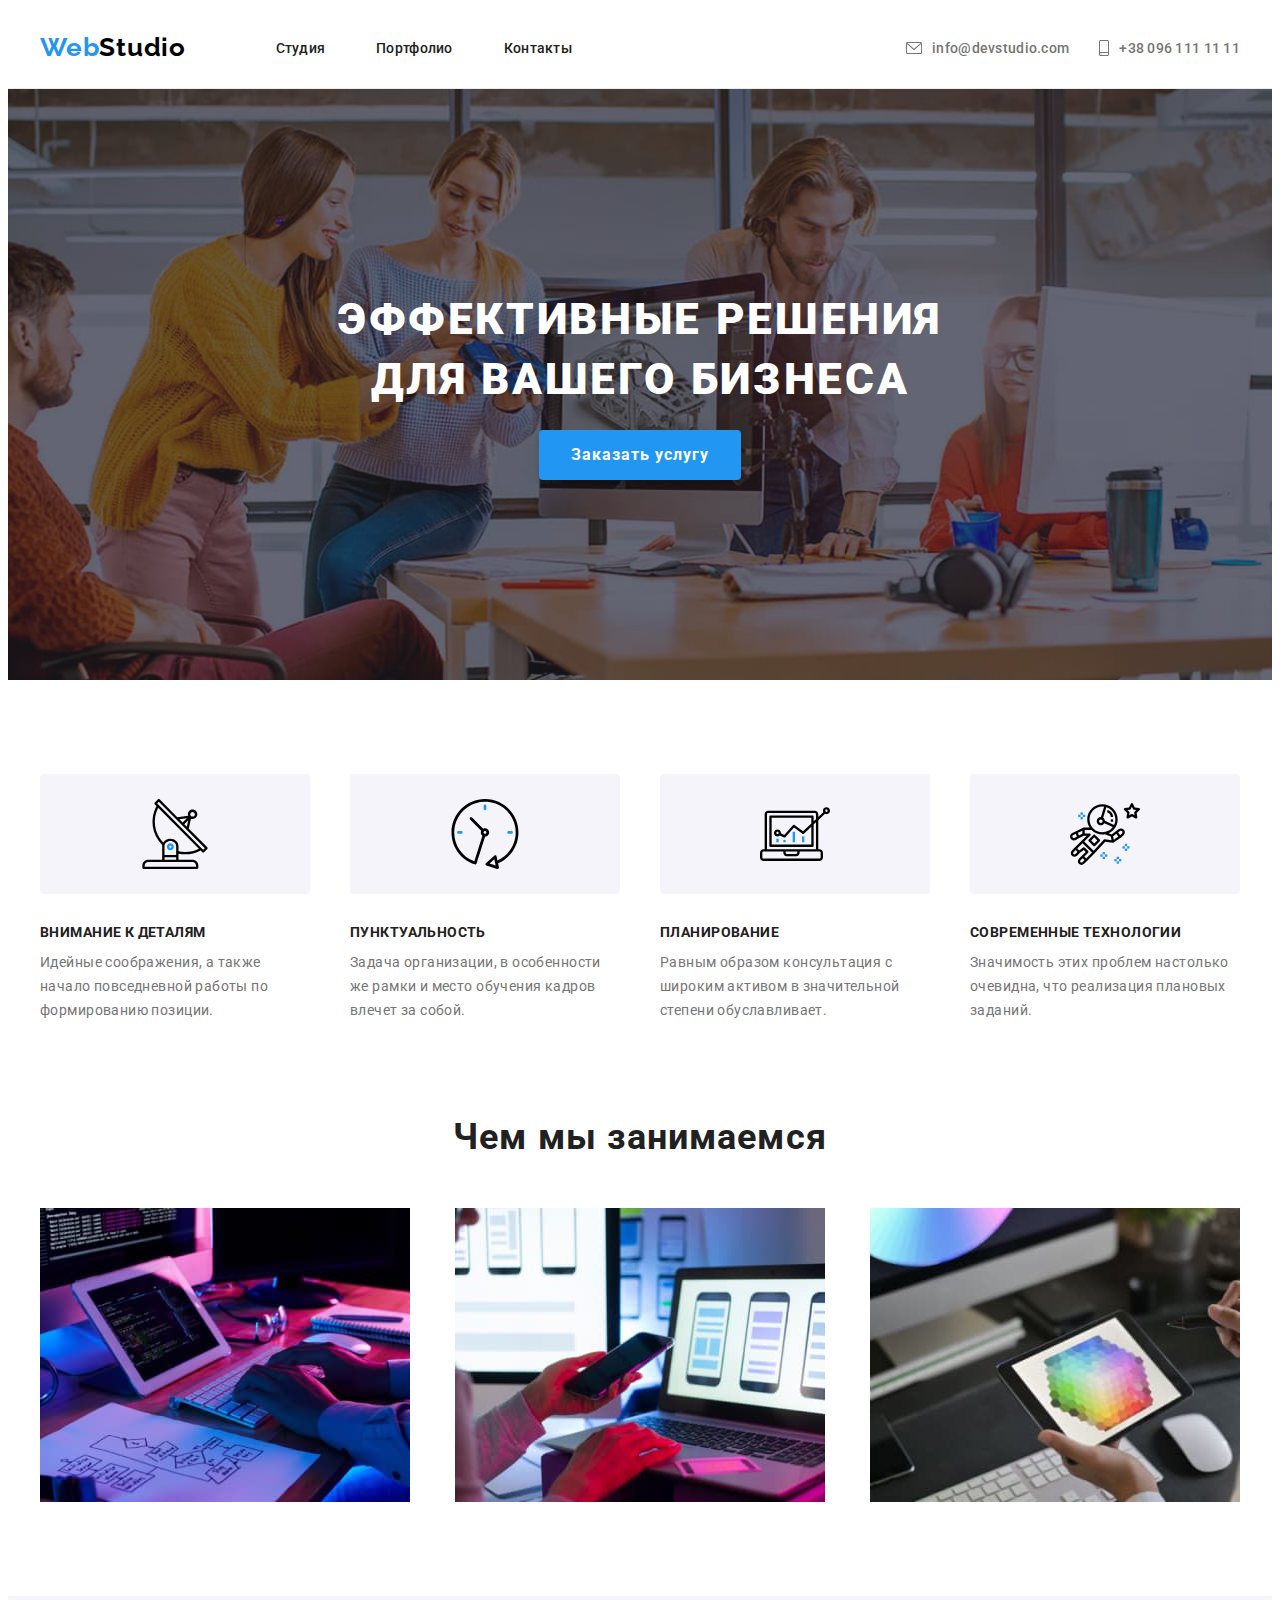
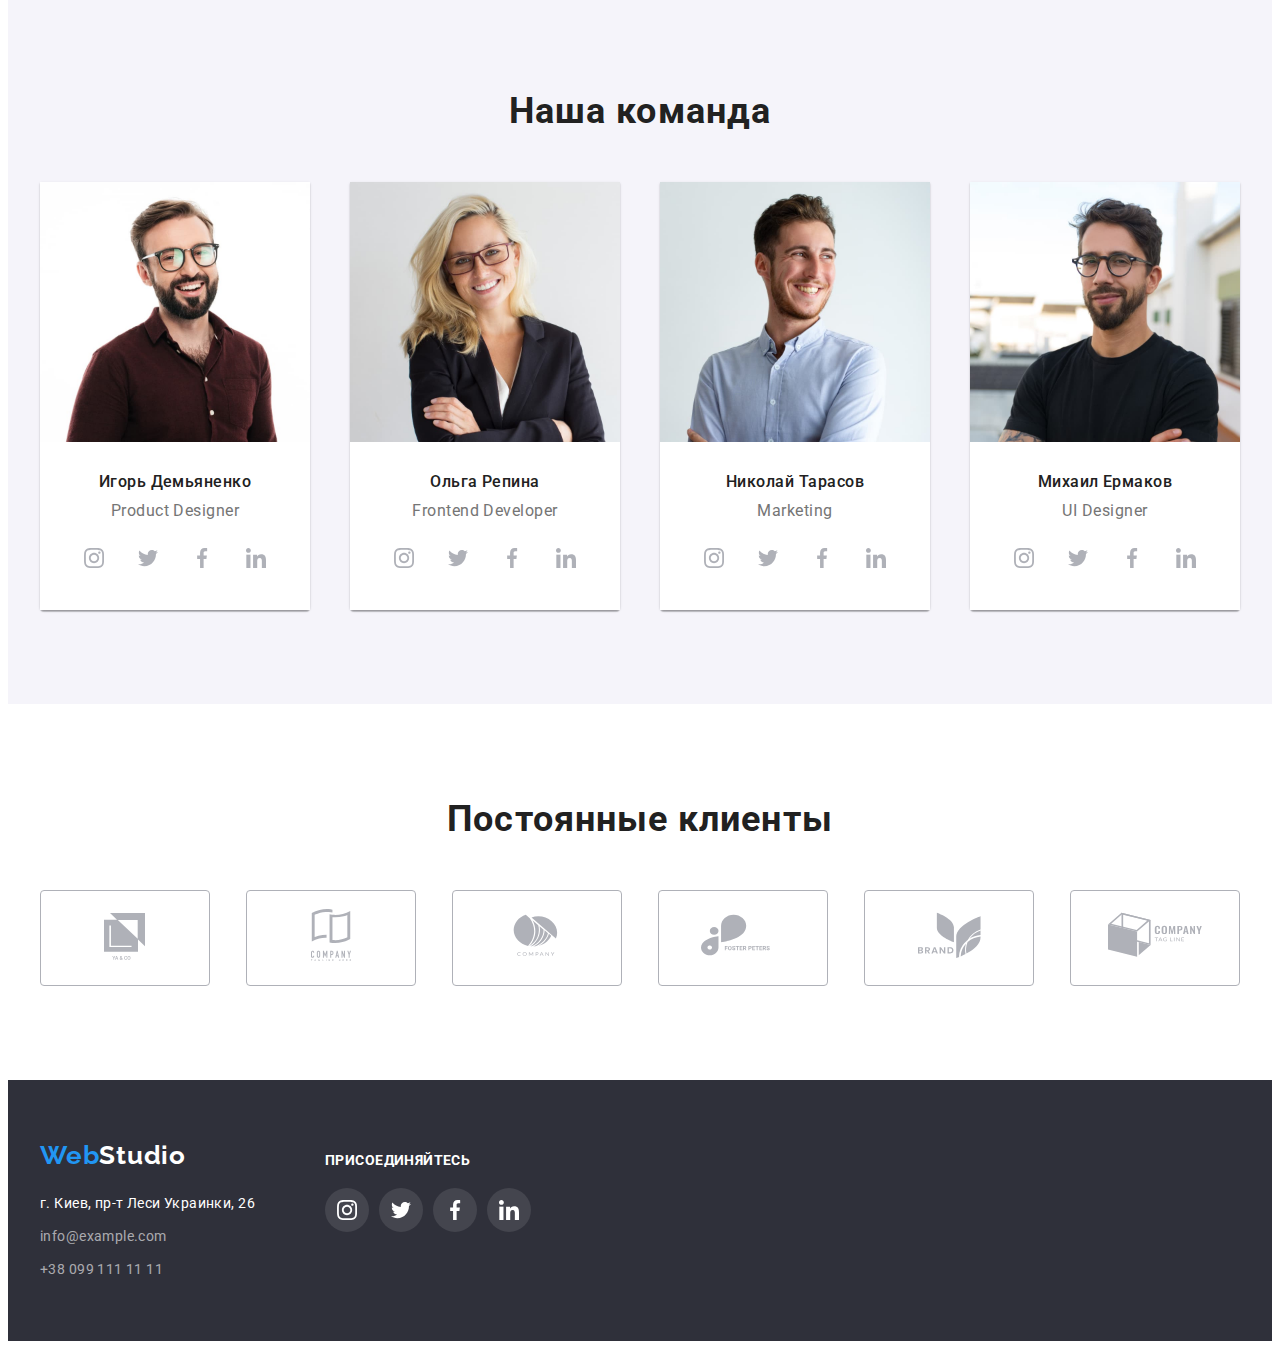
==== index.html @ d5870287 "initial" ====
<!DOCTYPE html>
<html lang="ru">
<head>
    <meta charset="UTF-8">
    <meta http-equiv="X-UA-Compatible" content="IE=edge">
    <meta name="viewport" content="width=device-width, initial-scale=1.0">
    <title>document-studio</title>
    <link rel="stylesheet" href="https://cdnjs.cloudflare.com/ajax/libs/modern-normalize/1.1.0/modern-normalize.min.css"
        integrity="sha512-wpPYUAdjBVSE4KJnH1VR1HeZfpl1ub8YT/NKx4PuQ5NmX2tKuGu6U/JRp5y+Y8XG2tV+wKQpNHVUX03MfMFn9Q=="
        crossorigin="anonymous" referrerpolicy="no-referrer" />
    <link rel="preconnect" href="https://fonts.googleapis.com">
    <link rel="preconnect" href="https://fonts.gstatic.com" crossorigin>
    <link href="https://fonts.googleapis.com/css2?family=Raleway:wght@700&family=Roboto:wght@400;500;700;900&display=swap"
        rel="stylesheet">
    <link rel="stylesheet" href="./css/styles.css">
</head>
<body>
   <header class="header">
       <div class="container header-container">
            <nav class="header-nav">
                <a href="" class="header-logo"><span class="header-logo-first">Web</span><span class="header-logo-second">Studio</span></a>
                <ul class="list header-nav-list">
                    <li class="header-nav-item"><a href="" class="header-link">Студия</a></li>
                    <li class="header-nav-item"><a href="./portfolio.html" class="header-link">Портфолио</a></li>
                    <li class="header-nav-item"><a href="" class="header-link">Контакты</a></li>
                </ul>
            </nav>
            <ul class="list header-contacts-list">
                <li class="header-contacts-item">
                    <a href="mailto:info@devstudio.com" class="header-contacts-link">
                        <svg class="header-contacts-icon" width="16" height="12">
                            <use href="./images/icons.svg#icon-envelope"></use>
                        </svg> 
                    info@devstudio.com</a>
                </li>
                <li class="header-contacts-item">
                    <a href="tel:+380961111111" class="header-contacts-link">
                        <svg class="header-contacts-icon" width="10" height="16">
                            <use href="./images/icons.svg#icon-smartphone"></use>
                        </svg>
                    +38 096 111 11 11</a>
                </li>
            </ul>
        </div>
   </header> 

   <main>
        <section class="hero section">
            <div class="container">
                <h1 class="hero-title">Эффективные решения для вашего бизнеса</h1>
                <button type="button" class="hero-btn">Заказать услугу</button>
            </div>
        </section>
       
       <section class="peculiarities section">
           <div class="container">
                <h2 class="visually-hidden">Особенности</h2>
                <ul class="list peculiarities-list">
                    <li class="peculiarities-item">
                        <div class="peculiarities-decoration">
                            <svg class="peculiarities-decoration-icon" width="70" height="70">
                                <use href="./images/icons.svg#icon-antenna"></use>
                            </svg>
                        </div>
                        <h3 class="peculiarities-title">Внимание к деталям</h3>
                        <p class="peculiarities-text">
                                Идейные соображения, а также начало повседневной работы по формированию позиции.
                        </p>
                    </li>
                    <li class="peculiarities-item">
                        <div class="peculiarities-decoration">
                            <svg class="peculiarities-decoration-icon" width="70" height="70">
                                <use href="./images/icons.svg#icon-clock"></use>
                            </svg>
                        </div>
                        <h3 class="peculiarities-title">Пунктуальность</h3>
                        <p class="peculiarities-text">
                                Задача организации, в особенности же рамки и место обучения кадров влечет за собой.
                        </p>
                    </li>
                    <li class="peculiarities-item">
                        <div class="peculiarities-decoration">
                            <svg class="peculiarities-decoration-icon" width="70" height="70">
                                <use href="./images/icons.svg#icon-diagram"></use>
                            </svg>
                        </div>
                        <h3 class="peculiarities-title">Планирование</h3>
                        <p class="peculiarities-text"> Равным образом консультация с широким активом в значительной степени обуславливает.
                        </p>
                    </li>
                    <li class="peculiarities-item">
                        <div class="peculiarities-decoration">
                            <svg class="peculiarities-decoration-icon" width="70" height="70">
                                <use href="./images/icons.svg#icon-astronaut"></use>
                            </svg>
                        </div>
                        <h3 class="peculiarities-title">Современные технологии</h3>
                        <p class="peculiarities-text">Значимость этих проблем настолько очевидна, что реализация плановых заданий.
                            </p>
                    </li>
                </ul>
            </div>
       </section>

       <section class="activity section">
           <div class="container">
                <h2 class="activity-title">Чем мы занимаемся</h2>
                <ul class="list activity-list">
                    <li>
                        <img src="./images/writing_code.jpg" alt="процесс написания кода" width="370">
                    </li>
                    <li>
                        <img src="./images/creating_a_layout.jpg" alt="процесс создания макета сайта" width="370">
                    </li>
                    <li>
                        <img src="./images/site_design.jpg" alt="процесс оформления сайта" width="370">
                    </li>
                </ul>
            </div>
       </section>

       <section class="team section">
           <div class="container">
                <h2 class="team-title">Наша команда</h2>
                <ul class="list team-list">
                    <li class="team-item">                    
                        <img src="./images/team-member-1.jpg" alt="мужчина в очках и рубашке" width="270">
                        <div class="team-item-description">
                            <h3 class="team-item-title">Игорь Демьяненко</h3>                    
                            <p lang="en" class="team-item-text">Product Designer</p>
                            <ul class="team-socials-list list">
                                <li class="team-socials-item">
                                    <a href="" class="team-socials-link">
                                        <svg class="team-socials-icon" width="20" height="20">
                                            <use href="./images/icons.svg#icon-instagram"></use>
                                        </svg>
                                    </a>
                                </li>
                                <li class="team-socials-item">
                                    <a href="" class="team-socials-link">
                                        <svg class="team-socials-icon" width="20" height="20">
                                            <use href="./images/icons.svg#icon-twitter"></use>
                                        </svg>
                                    </a>
                                </li>
                                <li class="team-socials-item">
                                    <a href="" class="team-socials-link">
                                        <svg class="team-socials-icon" width="20" height="20">
                                            <use href="./images/icons.svg#icon-facebook"></use>
                                        </svg>
                                    </a>
                                </li>
                                <li class="team-socials-item">
                                    <a href="" class="team-socials-link">
                                        <svg class="team-socials-icon" width="20" height="20">
                                            <use href="./images/icons.svg#icon-linkedin"></use>
                                        </svg>
                                    </a>
                                </li>
                            </ul>
                        </div>
                    </li>
                    <li class="team-item">
                        <img src="./images/team-member-2.jpg" alt="женщина в очках и пиджаке" width="270">
                        <div class="team-item-description">
                            <h3 class="team-item-title">Ольга Репина</h3>
                            <p lang="en" class="team-item-text"> Frontend Developer</p>
                            <ul class="team-socials-list list">
                                <li class="team-socials-item">
                                    <a href="" class="team-socials-link">
                                        <svg class="team-socials-icon" width="20" height="20">
                                            <use href="./images/icons.svg#icon-instagram"></use>
                                        </svg>
                                    </a>
                                </li>
                                <li class="team-socials-item">
                                    <a href="" class="team-socials-link">
                                     <svg class="team-socials-icon" width="20" height="20">
                                         <use href="./images/icons.svg#icon-twitter"></use>
                                     </svg>   
                                    </a>
                                </li>
                                <li class="team-socials-item">
                                    <a href="" class="team-socials-link">
                                     <svg class="team-socials-icon" width="20" height="20">
                                         <use href="./images/icons.svg#icon-facebook"></use>
                                     </svg>   
                                    </a>
                                </li>
                                <li class="team-socials-item">
                                    <a href="" class="team-socials-link">
                                      <svg class="team-socials-icon" width="20" height="20">
                                          <use href="./images/icons.svg#icon-linkedin"></use>
                                      </svg>  
                                    </a>
                                </li>
                            </ul>
                        </div>
                    </li>
                    <li class="team-item">                    
                        <img src="./images/team-member-3.jpg" alt="мужчина в рубашке" width="270">
                        <div class="team-item-description">
                            <h3 class="team-item-title">Николай Тарасов</h3>
                            <p lang="en" class="team-item-text"> Marketing</p>
                            <ul class="team-socials-list list">
                                <li class="team-socials-item">
                                    <a href="" class="team-socials-link">
                                        <svg class="team-socials-icon" width="20" height="20">
                                            <use href="./images/icons.svg#icon-instagram"></use>
                                        </svg>
                                    </a>
                                </li>
                                <li class="team-socials-item">
                                    <a href="" class="team-socials-link">
                                        <svg class="team-socials-icon" width="20" height="20">
                                            <use href="./images/icons.svg#icon-twitter"></use>
                                        </svg>
                                    </a>
                                </li>
                                <li class="team-socials-item">
                                    <a href="" class="team-socials-link">
                                        <svg class="team-socials-icon" width="20" height="20">
                                            <use href="./images/icons.svg#icon-facebook"></use>
                                        </svg>
                                    </a>
                                </li>
                                <li class="team-socials-item">
                                    <a href="" class="team-socials-link">
                                        <svg class="team-socials-icon" width="20" height="20">
                                            <use href="./images/icons.svg#icon-linkedin"></use>
                                        </svg>
                                    </a>
                                </li>
                            </ul>
                        </div>
                    </li>
                    <li class="team-item">                    
                        <img src="./images/team-member-4.jpg" alt="мужчина в очках и футболке" width="270">
                        <div class="team-item-description">
                            <h3 class="team-item-title">Михаил Ермаков</h3>
                            <p lang="en" class="team-item-text"> UI Designer</p>
                            <ul class="team-socials-list list">
                                <li class="team-socials-item">
                                    <a href="" class="team-socials-link">
                                        <svg class="team-socials-icon" width="20" height="20">
                                            <use href="./images/icons.svg#icon-instagram"></use>
                                        </svg>
                                    </a>
                                </li>
                                <li class="team-socials-item">
                                    <a href="" class="team-socials-link">
                                        <svg class="team-socials-icon" width="20" height="20">
                                            <use href="./images/icons.svg#icon-twitter"></use>
                                        </svg>
                                    </a>
                                </li>
                                <li class="team-socials-item">
                                    <a href="" class="team-socials-link">
                                        <svg class="team-socials-icon" width="20" height="20">
                                            <use href="./images/icons.svg#icon-facebook"></use>
                                        </svg>
                                    </a>
                                </li>
                                <li class="team-socials-item">
                                    <a href="" class="team-socials-link">
                                        <svg class="team-socials-icon" width="20" height="20">
                                            <use href="./images/icons.svg#icon-linkedin"></use>
                                        </svg>
                                    </a>
                                </li>
                            </ul>
                        </div>
                    </li>
                </ul>
            </div>
       </section>
       
       <section class="clients section">
            <div class="container clients-container">
                <h2 class="clients-title">Постоянные клиенты</h2>
                <ul class="clients-list list">
                    <li class="clients-item">
                        <a href="" class="clients-item-link">
                            <svg class="clients-item-icon"  width="106" height="60">
                                <use href="./images/icons.svg#icon-company-1"></use>
                            </svg>
                        </a>
                    </li>
                    <li class="clients-item">
                        <a href="" class="clients-item-link">
                            <svg class="clients-item-icon" width="106" height="60">
                                <use href="./images/icons.svg#icon-company-2"></use>
                            </svg>
                        </a>
                    </li>
                    <li class="clients-item">
                        <a href="" class="clients-item-link">
                            <svg class="clients-item-icon" width="106" height="60">
                                <use href="./images/icons.svg#icon-company-3"></use>
                            </svg>
                        </a>
                    </li>
                    <li class="clients-item">
                        <a href="" class="clients-item-link">
                            <svg class="clients-item-icon" width="106" height="60">
                                <use href="./images/icons.svg#icon-company-4"></use>
                            </svg>
                        </a>
                    </li>
                    <li class="clients-item">
                        <a href="" class="clients-item-link">
                            <svg class="clients-item-icon" width="106" height="60">
                                <use href="./images/icons.svg#icon-company-5"></use>
                            </svg>
                        </a>
                    </li>
                    <li class="clients-item">
                        <a href="" class="clients-item-link">
                            <svg class="clients-item-icon" width="106" height="60">
                                <use href="./images/icons.svg#icon-company-6"></use>
                            </svg>
                        </a>
                    </li>
                </ul>
            </div>
       </section>
   </main>

   <footer class="footer">
       <div class="container footer-container">
           <div class="footer-logo-address">
                <a href="" class="footer-logo"><span class="footer-logo-first">Web</span><span class="footer-logo-second">Studio</span></a>
                <address class="footer-address">
                    <ul class="list">
                        <li class="footer-item"><a href="https://goo.gl/maps/iqcSmfnzoTDPEqYf7" target="_blank" rel="noopener noreferrer nofollow" class="footer-link footer-maps-link">г. Киев, пр-т Леси Украинки, 26</a></li>
                        <li class="footer-item"><a href="mailto:info@example.com" class="footer-link footer-contacts-link">info@example.com</a></li>
                        <li class="footer-item"><a href="tel:+380991111111" class="footer-link footer-contacts-link">+38 099 111 11 11</a></li>
                    </ul>
                </address>
            </div>
            <div class="footer-socials">
                <h3 class="footer-socials-title">ПРИСОЕДИНЯЙТЕСЬ</h3>
                <ul class="footer-socials-list list">
                    <li class="footer-socials-item">
                        <a href="" class="footer-socials-link">
                            <svg class="footer-socials-icon" width="20" height="20">
                                <use href="./images/icons.svg#icon-instagram"></use>
                            </svg>
                        </a>
                    </li>
                    <li class="footer-socials-item">
                        <a href="" class="footer-socials-link">
                            <svg class="footer-socials-icon" width="20" height="20">
                                <use href="./images/icons.svg#icon-twitter"></use>
                            </svg>
                        </a>
                    </li>
                    <li class="footer-socials-item">
                        <a href="" class="footer-socials-link">
                            <svg class="footer-socials-icon" width="20" height="20">
                                <use href="./images/icons.svg#icon-facebook"></use>
                            </svg>
                        </a>
                    </li>
                    <li class="footer-socials-item">
                        <a href="" class="footer-socials-link">
                            <svg class="footer-socials-icon" width="20" height="20">
                                <use href="./images/icons.svg#icon-linkedin"></use>
                            </svg>
                        </a>
                    </li>
                </ul>
            </div>
        </div>
   </footer>
</body>
</html>
---- css/styles.css ----
:root {
  --body-color: #212121;
  --body-background-color: #ffffff;
  --logo-first-color: #2196f3;
  --logo-second-color: #000000;
  --header-link-accent-color: #2196f3;
  --header-contacts-link-color: #757575;
  --header-contacts-link-accent-color: #2196f3;
  --header-border-bottom-color: #ececec;
  --footer-background-color: #2f303a;
  --footer-logo-first-color: #2196f3;
  --footer-logo-second-color: #ffffff;
  --footer-maps-link-color: #ffffff;
  --footer-contacts-link-color: rgba(255, 255, 255, 0.6);
  --footer-accent-link-color: #2196f3;
  --footer-join-color: #ffffff;
  --footer-socials-link-background-color: rgba(255, 255, 255, 0.1);
  --footer-socials-link-color: #ffffff;
  --footer-socials-accent-background-color: #2196f3;
  --hero-background-color: #2f303a;
  --hero-title-color: #ffffff;
  --hero-btn-background-color: #2196f3;
  --hero-btn-color: #ffffff;
  --hero-btn-accent-background-color: #f5f4fa;
  --hero-btn-shadow-color: rgba(0, 0, 0, 0.15);
  --peculiarities-decoration-background-color: #f5f4fa;
  --peculiarities-text-color: #757575;
  --team-background-color: #f5f4fa;
  --team-description-background-color: #ffffff;
  --team-link-background-color: #ffffff;
  --team-link-color: #afb1b8;
  --team-link-accent-background-color: #2196f3;
  --team-link-accent-color: #ffffff;
  --clients-link-border-color: #afb1b8;
  --clients-link-color: #afb1b8;
  --clients-link-accent-color: #2196f3;
  --clients-link-accent-border-color: #2196f3;
  --portfolio-btn-background-color: #f5f4fa;
  --portfolio-btn-accent-background-color: #2196f3;
  --portfolio-btn-accent-color: #ffffff;
  --portfolio-description-background-color: #ffffff;
  --portfolio-description-border-color: #eeeeee;
  --team-item-text-color: #757575;
  --portfolio-projects-title-color: #212121;
  --portfolio-projects-text-color: #757575;
}

h1,
h2,
h3,
h4,
h5,
h6,
p {
  margin: 0;
}

ul {
  margin: 0;
  padding: 0;
}

img {
  display: block;
  width: 100%;
  height: auto;
}

.list {
  list-style: none;
}

a {
  text-decoration: none;
}

body {
  font-family: "Roboto", sans-serif;
  color: var(--body-color);
  background-color: var(--body-background-color);
}

.container {
  width: 1200px;
  margin: 0 auto;
  padding-left: 15px;
  padding-right: 15px;
}

.section {
  padding-top: 94px;
  padding-bottom: 94px;
}

/*-------------------HEADER----------------------*/

.header {
  border-bottom: 1px solid var(--header-border-bottom-color);
  padding-top: 24px;
  padding-bottom: 25px;
}

.header-container {
  display: flex;
  align-items: center;
  justify-content: space-between;
}

.header-nav {
  display: flex;
  align-items: center;
  justify-content: space-between;
  min-width: 532px;
}

.header-logo {
  font-family: "Raleway", sans-serif;
  font-weight: bold;
  font-size: 26px;
  line-height: calc(31 / 26);
  letter-spacing: 0.03em;
}
.header-logo-first {
  color: var(--logo-first-color);
}
.header-logo-second {
  color: var(--logo-second-color);
}

.header-nav-list {
  display: flex;
}

.header-nav-item:not(:last-child) {
  margin-right: 51px;
}

.header-link {
  font-weight: 500;
  font-size: 14px;
  line-height: calc(16 / 14);
  letter-spacing: 0.02em;
  color: currentColor;
}
.header-link:hover,
.header-link:focus {
  color: var(--header-link-accent-color);
}

.header-contacts-list {
  display: flex;
}

.header-contacts-item:not(:last-child) {
  margin-right: 30px;
}

.header-contacts-link {
  font-weight: 500;
  font-size: 14px;
  line-height: calc(16 / 14);
  letter-spacing: 0.02em;
  color: var(--header-contacts-link-color);
  display: flex;
  align-items: center;
}
.header-contacts-icon {
  fill: currentColor;
  margin-right: 10px;
}

.header-contacts-link:hover,
.header-contacts-link:focus {
  color: var(--header-contacts-link-accent-color);
}

/* ----------------FOOTER------------------- */

.footer {
  background-color: var(--footer-background-color);
  padding-top: 60px;
  padding-bottom: 60px;
}

.footer-container {
  display: flex;
}

.footer-logo-address {
  margin-right: 70px;
}

.footer-logo {
  font-family: "Raleway", sans-serif;
  font-weight: bold;
  font-size: 26px;
  line-height: calc(31 / 26);
  letter-spacing: 0.03em;
  display: inline-block;
  margin-bottom: 20px;
}
.footer-logo-first {
  color: var(--footer-logo-first-color);
}
.footer-logo-second {
  color: var(--footer-logo-second-color);
}

.footer-link {
  font-style: normal;
  font-size: 14px;
  line-height: calc(24 / 14);
  letter-spacing: 0.03em;
}
.footer-maps-link {
  color: var(--footer-maps-link-color);
}
.footer-contacts-link {
  color: var(--footer-contacts-link-color);
}
.footer-link:hover,
.footer-link:focus {
  color: var(--footer-accent-link-color);
}

.footer-item:not(:last-child) {
  margin-bottom: 9px;
}

.footer-socials {
  padding-top: 12px;
}

.footer-socials-title {
  font-size: 14px;
  line-height: calc(16 / 14);
  letter-spacing: 0.03em;
  text-transform: uppercase;
  color: var(--footer-join-color);
  margin-bottom: 20px;
}
.footer-socials-list {
  display: flex;
  justify-content: center;
}
.footer-socials-item:not(:last-child) {
  margin-right: 10px;
}
.footer-socials-link {
  width: 44px;
  height: 44px;
  border-radius: 50%;
  background-color: var(--footer-socials-link-background-color);
  display: flex;
  align-items: center;
  justify-content: center;
  color: var(--footer-socials-link-color);
}
.footer-socials-icon {
  fill: currentColor;
}
.footer-socials-link:hover,
.footer-socials-link:focus {
  background-color: var(--footer-socials-accent-background-color);
}

/* -----------------STUDIO---------------------- */
/* --------------------HERO------------------------ */
.hero {
  background-color: var(--hero-background-color);
  background-image: linear-gradient(
      rgba(47, 48, 58, 0.4),
      rgba(47, 48, 58, 0.4)
    ),
    url(../images/hero-bg.jpg);
  background-repeat: no-repeat;
  background-position: center;
  background-size: cover;
  padding-top: 200px;
  padding-bottom: 200px;
  max-width: 1600px;
  margin: 0 auto;
}

.hero-title {
  font-weight: 900;
  font-size: 44px;
  line-height: calc(60 / 44);
  text-align: center;
  letter-spacing: 0.06em;
  text-transform: uppercase;
  color: var(--hero-title-color);
  margin-bottom: 21px;
  margin-left: auto;
  margin-right: auto;
  width: 623px;
}

.hero-btn {
  font-family: inherit;
  font-weight: bold;
  font-size: 16px;
  line-height: calc(30 / 16);
  display: flex;
  align-items: center;
  justify-content: center;
  letter-spacing: 0.06em;
  color: var(--hero-btn-color);
  background-color: var(--hero-btn-background-color);
  cursor: pointer;
  box-shadow: 0px 4px 4px var(--hero-btn-shadow-color);
  border-radius: 4px;
  border: 0 outset currentColor;
  padding: 10px 32px;
  margin-left: auto;
  margin-right: auto;
}
.hero-btn:hover,
.hero-btn:focus {
  background-color: var(--hero-btn-accent-background-color);
  color: currentColor;
}

/* ----------------PECULIARITIES----------------*/

.peculiarities {
  padding-bottom: 0;
}

.visually-hidden {
  position: absolute;
  white-space: nowrap;
  width: 1px;
  height: 1px;
  overflow: hidden;
  border: 0;
  padding: 0;
  clip: rect(0 0 0 0);
  clip-path: inset(50%);
  margin: -1px;
}

.peculiarities-list {
  display: flex;
  justify-content: space-between;
}

.peculiarities-item {
  width: 270px;
}
.peculiarities-decoration {
  display: flex;
  justify-content: center;
  padding-top: 25px;
  padding-bottom: 25px;
  background-color: var(--peculiarities-decoration-background-color);
  border-radius: 4px;
  margin-bottom: 30px;
}

.peculiarities-title {
  font-size: 14px;
  line-height: calc(16 / 14);
  letter-spacing: 0.03em;
  text-transform: uppercase;
  color: currentColor;
  margin-bottom: 10px;
}

.peculiarities-text {
  font-size: 14px;
  line-height: calc(24 / 14);
  letter-spacing: 0.03em;
  color: var(--peculiarities-text-color);
}

/* ----------------ACTIVITY---------------- */

.activity-title {
  font-size: 36px;
  line-height: calc(42 / 36);
  text-align: center;
  letter-spacing: 0.03em;
  color: currentColor;
  margin-bottom: 50px;
}

.activity-list {
  display: flex;
  justify-content: space-between;
}

/* --------------------TEAM------------------ */

.team {
  background-color: var(--team-background-color);
}

.team-title {
  font-size: 36px;
  line-height: calc(42 / 36);
  text-align: center;
  letter-spacing: 0.03em;
  color: currentColor;
  margin-bottom: 50px;
}

.team-list {
  display: flex;
  justify-content: space-between;
}

.team-item {
  width: 270px;
  box-shadow: 0px 1px 3px rgba(0, 0, 0, 0.12), 0px 1px 1px rgba(0, 0, 0, 0.14),
    0px 2px 1px rgba(0, 0, 0, 0.2);
  border-radius: 0px 0px 4px 4px;
}

.team-item-description {
  padding-top: 30px;
  padding-bottom: 30px;
  background-color: var(--team-description-background-color);
}

.team-item-title {
  font-weight: 500;
  font-size: 16px;
  line-height: calc(19 / 16);
  text-align: center;
  letter-spacing: 0.03em;
  color: currentColor;
  margin-bottom: 10px;
}

.team-item-text {
  font-size: 16px;
  line-height: calc(19 / 16);
  text-align: center;
  letter-spacing: 0.03em;
  color: var(--team-item-text-color);
  margin-bottom: 16px;
}

.team-socials-list {
  display: flex;
  justify-content: center;
}

.team-socials-item:not(:last-child) {
  margin-right: 10px;
}

.team-socials-link {
  width: 44px;
  height: 44px;
  background-color: var(--team-link-background-color);
  border-radius: 50%;
  display: flex;
  align-items: center;
  justify-content: center;
  color: var(--team-link-color);
}

.team-socials-icon {
  fill: currentColor;
}

.team-socials-link:hover,
.team-socials-link:focus {
  background-color: var(--team-link-accent-background-color);
  color: var(--team-link-accent-color);
}

/* ---------------------CLIENTS--------------------*/

.clients-title {
  font-size: 36px;
  line-height: calc(42 / 36);
  text-align: center;
  letter-spacing: 0.03em;
  color: currentColor;
  margin-bottom: 50px;
}

.clients-list {
  display: flex;
  justify-content: space-between;
}

.clients-item-link {
  display: block;
  padding: 15px 31px;
  border: 1px solid var(--clients-link-border-color);
  border-radius: 4px;
  color: var(--clients-link-color);
}

.clients-item-icon {
  fill: currentColor;
}

.clients-item-link:hover,
.clients-item-link:focus {
  color: var(--clients-link-accent-color);
  border-color: var(--clients-link-accent-border-color);
}
/* ---------------------PORTFOLIO------------------- */
/* -------------------- portfolio-------------------*/

.visually-hidden {
  position: absolute;
  white-space: nowrap;
  width: 1px;
  height: 1px;
  overflow: hidden;
  border: 0;
  padding: 0;
  clip: rect(0 0 0 0);
  clip-path: inset(50%);
  margin: -1px;
}

.portfolio-list-btn {
  margin-bottom: 50px;
  display: flex;
  justify-content: center;
}

.item-btn:not(:last-child) {
  margin-right: 8px;
}

.portfolio-btn {
  font-family: inherit;
  font-weight: 500;
  font-size: 16px;
  line-height: calc(26 / 16);
  text-align: center;
  letter-spacing: 0.03em;
  color: currentColor;
  background-color: var(--portfolio-btn-background-color);
  cursor: pointer;
  padding: 6px 22px;
  border: 0 outset currentColor;
  border-radius: 4px;
}

.portfolio-btn:hover,
.portfolio-btn:focus {
  background-color: var(--portfolio-btn-accent-background-color);
  color: var(--portfolio-btn-accent-color);
  box-shadow: 0px 3px 1px rgba(0, 0, 0, 0.1), 0px 1px 2px rgba(0, 0, 0, 0.08),
    0px 2px 2px rgba(0, 0, 0, 0.12);
}

.portfolio-projects-list {
  display: flex;
  flex-wrap: wrap;
  margin-left: -30px;
  margin-top: -30px;
}

.portfolio-projects-item {
  margin-left: 30px;
  margin-top: 30px;
  flex-basis: calc((100% - 90px) / 3);
}

.portfolio-projects-item-link {
  display: block;
}

.portfolio-projects-item-link:hover {
  box-shadow: 0px 1px 1px rgba(0, 0, 0, 0.12), 0px 4px 4px rgba(0, 0, 0, 0.06),
    1px 4px 6px rgba(0, 0, 0, 0.16);
}

.portfolio-projects-description {
  background-color: var(--portfolio-description-background-color);
  border-right: 1px solid var(--portfolio-description-border-color);
  border-bottom: 1px solid var(--portfolio-description-border-color);
  border-left: 1px solid var(--portfolio-description-border-color);
  padding-top: 20px;
  padding-right: 23px;
  padding-bottom: 19px;
  padding-left: 23px;
}

.portfolio-projects-title {
  font-size: 18px;
  line-height: calc(36 / 18);
  letter-spacing: 0.06em;
  color: var(--portfolio-projects-title-color);
  margin-bottom: 4px;
}

.portfolio-projects-text {
  font-size: 16px;
  line-height: calc(30 / 16);
  letter-spacing: 0.03em;
  color: var(--portfolio-projects-text-color);
}
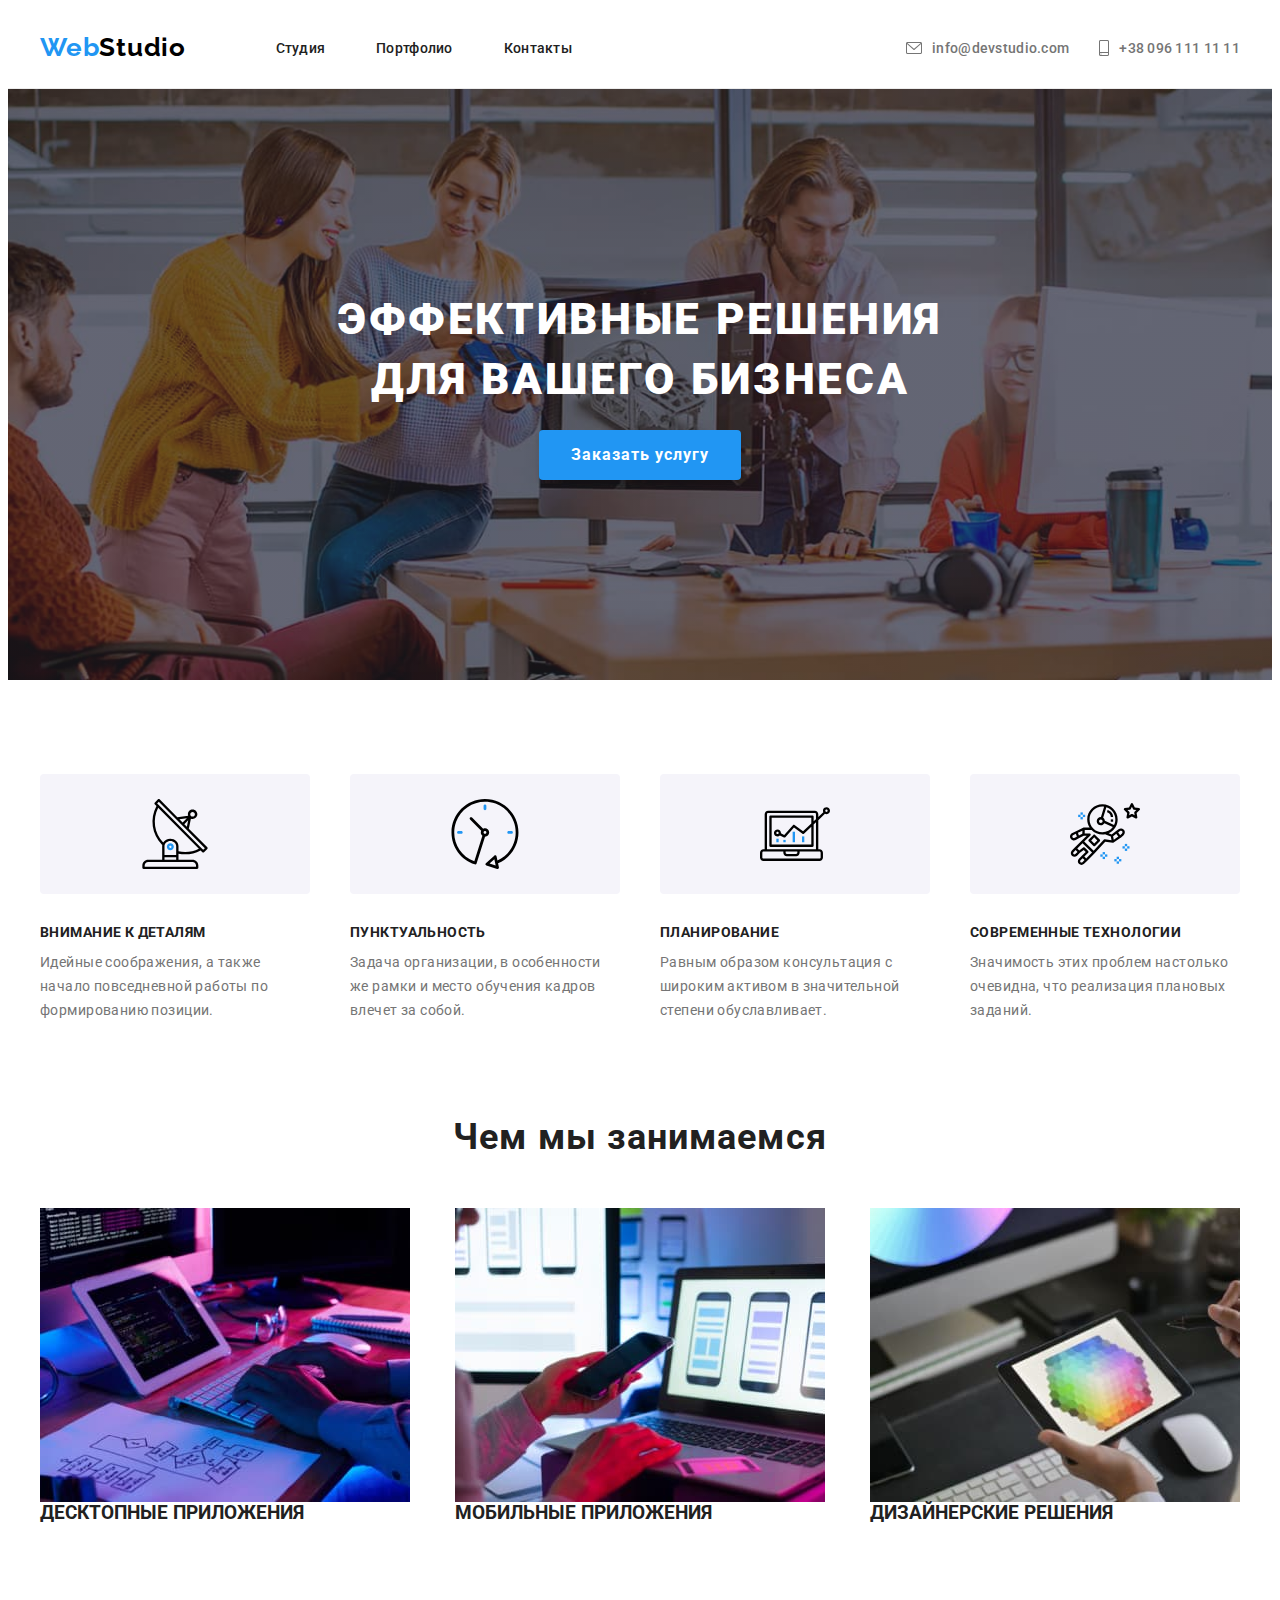
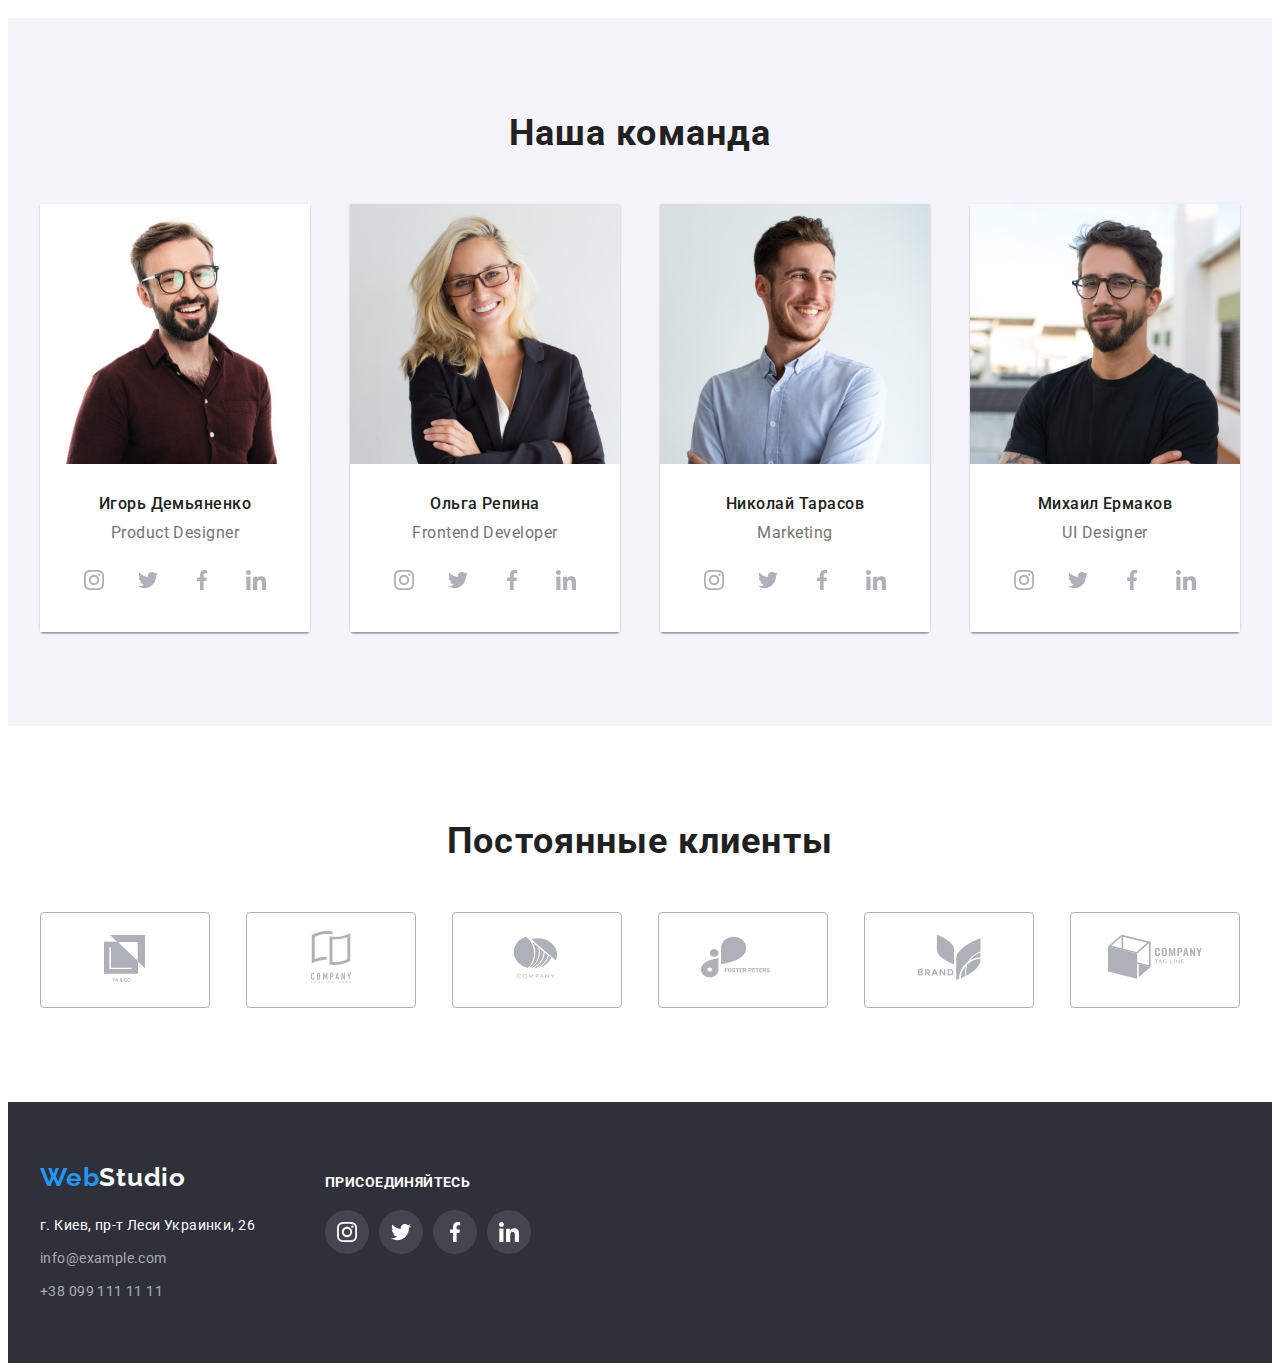
==== commit 437eb9d3: "studio-transition" ====
--- a/index.html
+++ b/index.html
@@ -106,14 +106,23 @@
            <div class="container">
                 <h2 class="activity-title">Чем мы занимаемся</h2>
                 <ul class="list activity-list">
-                    <li>
+                    <li class="activity-item">
                         <img src="./images/writing_code.jpg" alt="процесс написания кода" width="370">
-                    </li>
-                    <li>
+                        <div class="activity-item-box">
+                            <h3  class="activity-item-title">ДЕСКТОПНЫЕ ПРИЛОЖЕНИЯ</h3>
+                        </div>
+                    </li>
+                    <li class="activity-item">
                         <img src="./images/creating_a_layout.jpg" alt="процесс создания макета сайта" width="370">
-                    </li>
-                    <li>
+                        <div class="activity-item-box">
+                            <h3 class="activity-item-title">МОБИЛЬНЫЕ ПРИЛОЖЕНИЯ</h3>
+                        </div>
+                    </li>
+                    <li class="activity-item">
                         <img src="./images/site_design.jpg" alt="процесс оформления сайта" width="370">
+                        <div class="activity-item-box">
+                            <h3 class="activity-item-title">ДИЗАЙНЕРСКИЕ РЕШЕНИЯ</h3>
+                        </div>
                     </li>
                 </ul>
             </div>
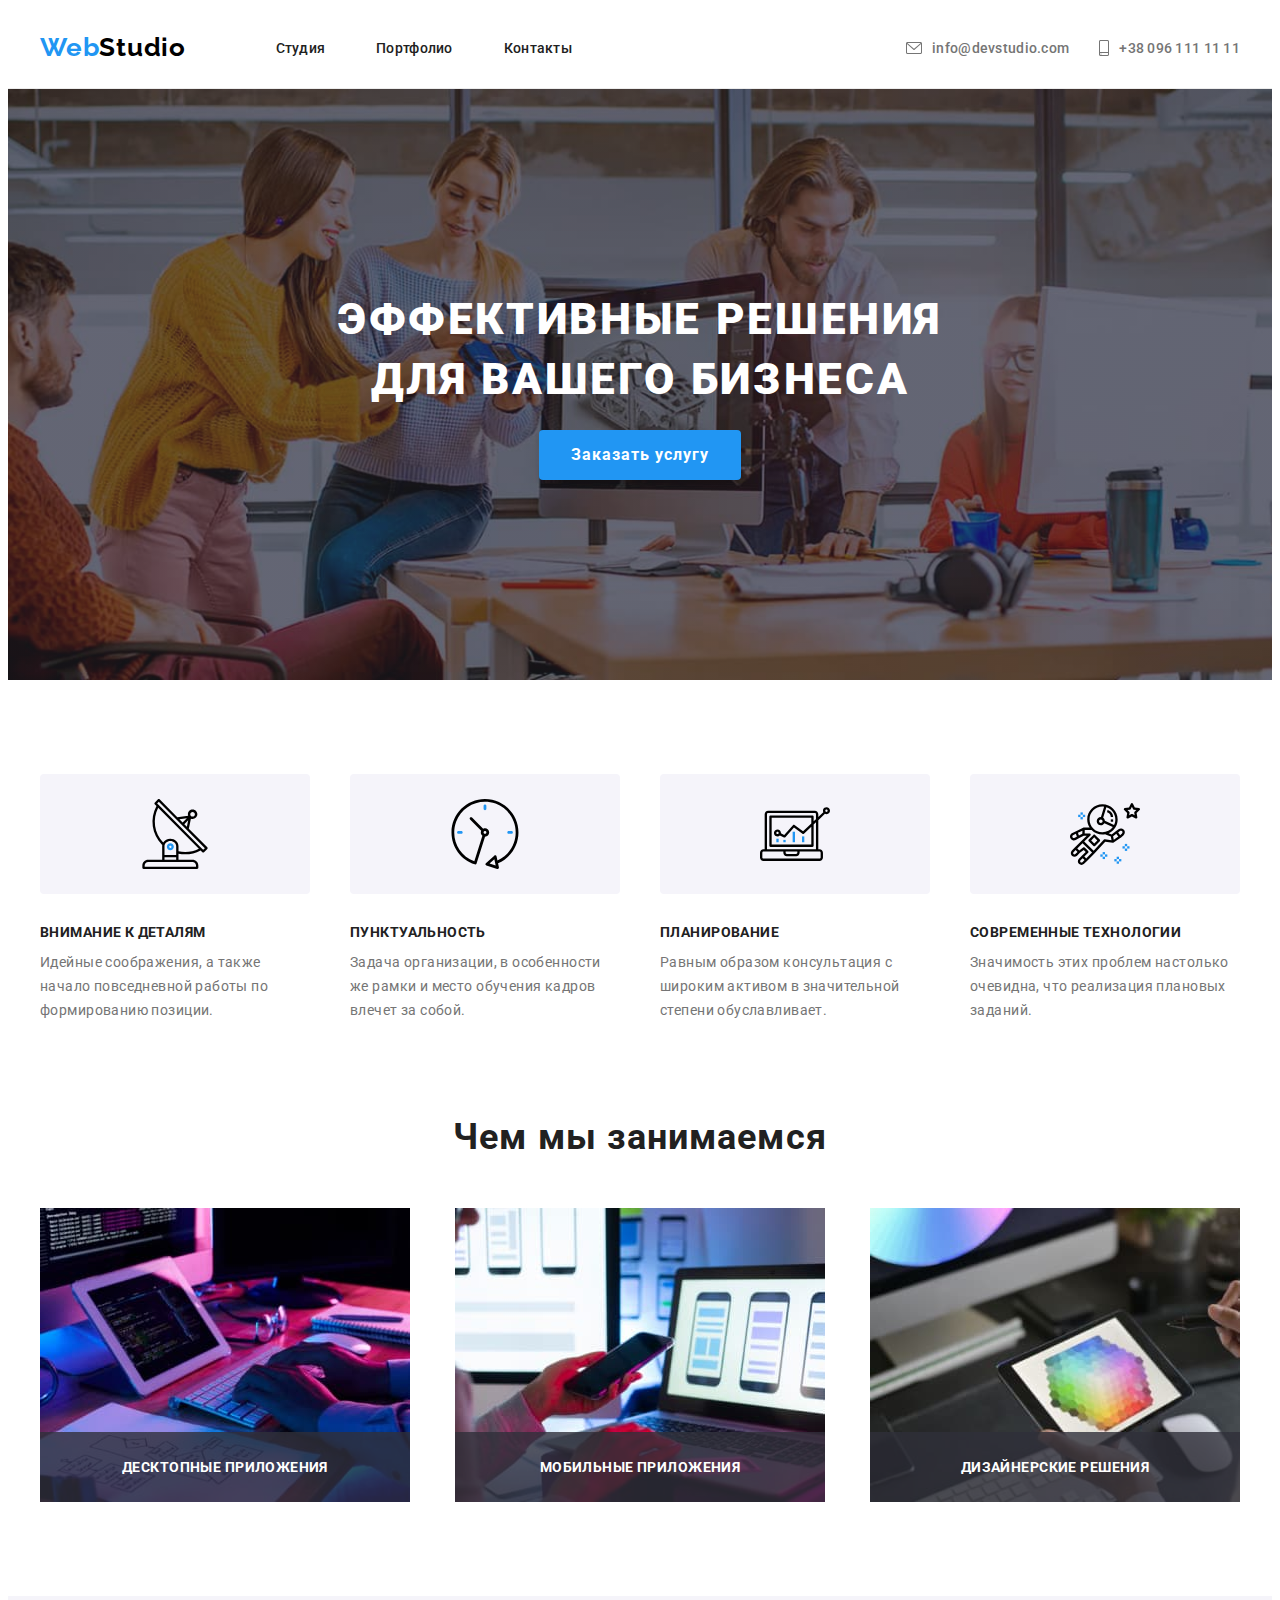
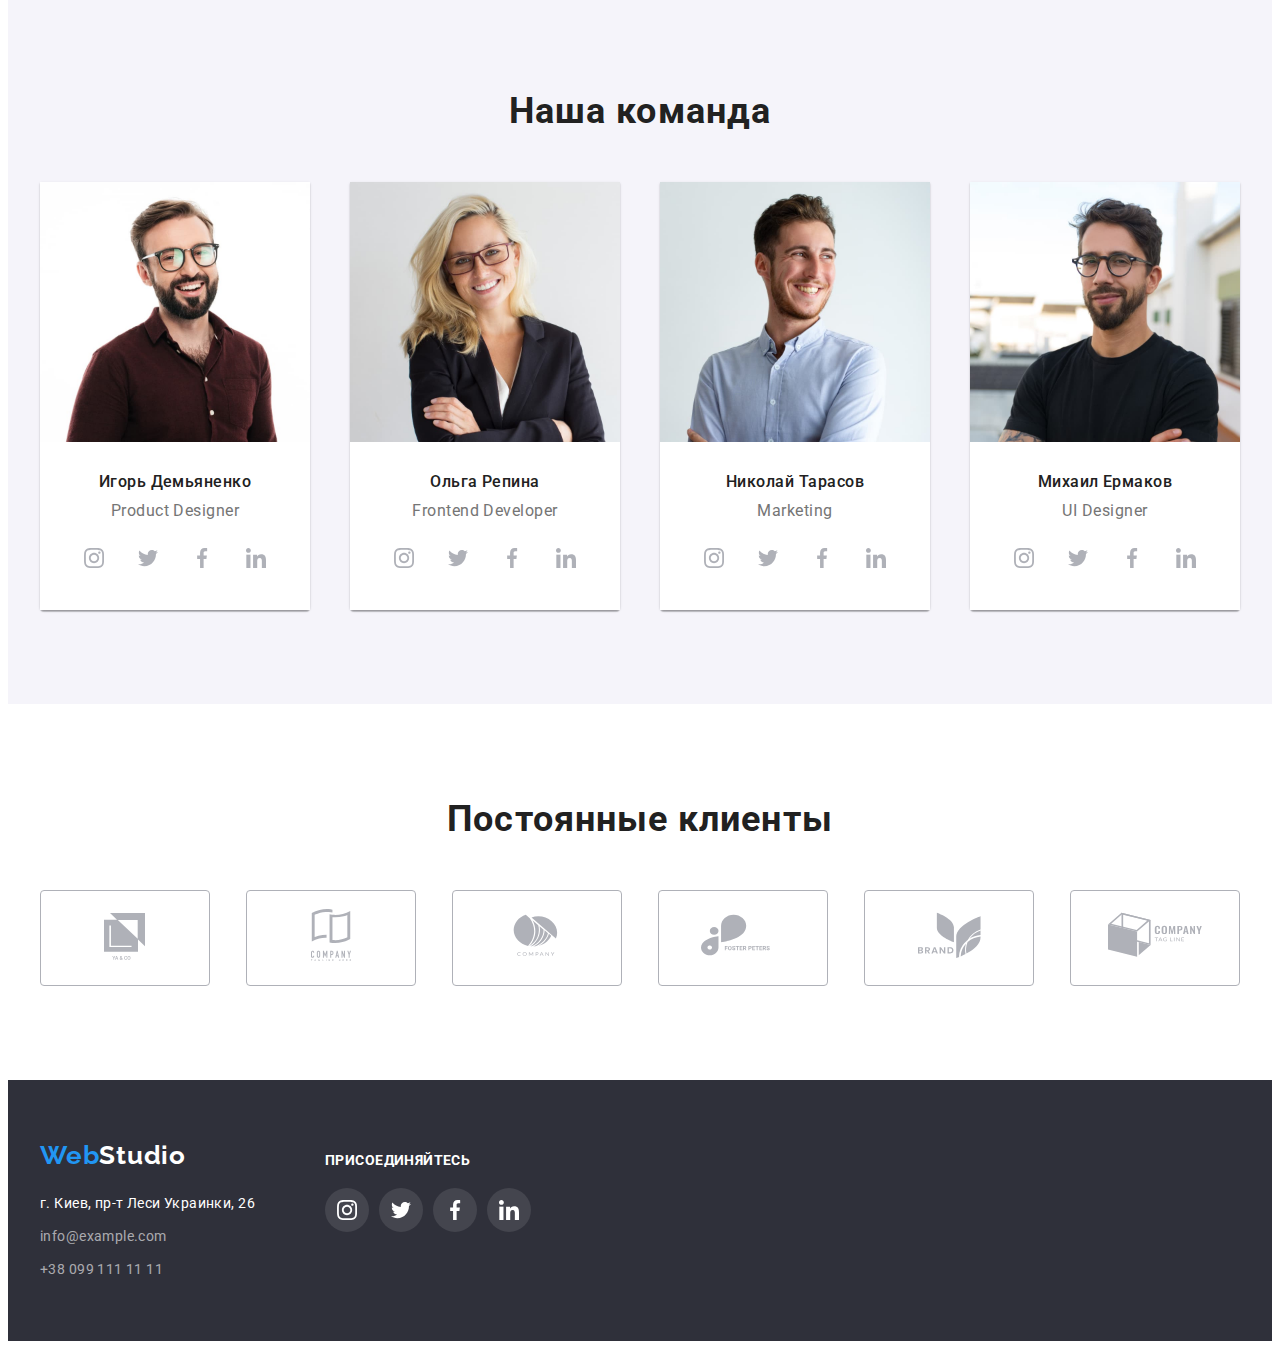
==== commit 00407d00: "performed-hw-05" ====
--- a/index.html
+++ b/index.html
@@ -48,7 +48,7 @@
         <section class="hero section">
             <div class="container">
                 <h1 class="hero-title">Эффективные решения для вашего бизнеса</h1>
-                <button type="button" class="hero-btn">Заказать услугу</button>
+                <button type="button" class="hero-btn" data-modal-open>Заказать услугу</button>
             </div>
         </section>
        
@@ -382,5 +382,18 @@
             </div>
         </div>
    </footer>
+
+   <div class="backdrop is-hidden" data-modal>
+        <div class="modal">
+            <button type="button" class="modal-close-btn" data-modal-close> 
+                <svg class="modal-close-icon" width="18" height="18">
+                    <use href="./images/icons.svg#icon-close"></use>
+                </svg>
+            </button>
+        </div>
+   </div>
+
+   <script src="./js/modal.js"></script>
+   
 </body>
 </html>--- a/css/styles.css
+++ b/css/styles.css
@@ -4,6 +4,7 @@
   --logo-first-color: #2196f3;
   --logo-second-color: #000000;
   --header-link-accent-color: #2196f3;
+  --header-link-after-accent-background-color: #2196f3;
   --header-contacts-link-color: #757575;
   --header-contacts-link-accent-color: #2196f3;
   --header-border-bottom-color: #ececec;
@@ -25,6 +26,8 @@
   --hero-btn-shadow-color: rgba(0, 0, 0, 0.15);
   --peculiarities-decoration-background-color: #f5f4fa;
   --peculiarities-text-color: #757575;
+  --activity-item-box-background-color: rgba(47, 48, 58, 0.8);
+  --activity-item-title-color: #ffffff;
   --team-background-color: #f5f4fa;
   --team-description-background-color: #ffffff;
   --team-link-background-color: #ffffff;
@@ -35,12 +38,19 @@
   --clients-link-color: #afb1b8;
   --clients-link-accent-color: #2196f3;
   --clients-link-accent-border-color: #2196f3;
+  --backdrop-background-color: rgba(0, 0, 0, 0.2);
+  --modal-background-color: #ffffff;
+  --modal-close-btn-background-color: #ffffff;
+  --modal-close-btn-border-color: rgba(0, 0, 0, 0.1);
+  --modal-close-icon-color: #000000;
   --portfolio-btn-background-color: #f5f4fa;
   --portfolio-btn-accent-background-color: #2196f3;
   --portfolio-btn-accent-color: #ffffff;
   --portfolio-description-background-color: #ffffff;
   --portfolio-description-border-color: #eeeeee;
   --team-item-text-color: #757575;
+  --portfolio-projects-overlay-color: #ffffff;
+  --portfolio-projects-overlay-background-color: rgba(33, 150, 243, 0.9);
   --portfolio-projects-title-color: #212121;
   --portfolio-projects-text-color: #757575;
 }
@@ -141,10 +151,29 @@
   line-height: calc(16 / 14);
   letter-spacing: 0.02em;
   color: currentColor;
-}
+  position: relative;
+  transition: color 250ms cubic-bezier(0.4, 0, 0.2, 1);
+}
+
+.header-link::after {
+  content: "";
+  width: 100%;
+  height: 4px;
+  border-radius: 2px;
+  position: absolute;
+  bottom: -28px;
+  left: 0;
+  transition: background-color 250ms cubic-bezier(0.4, 0, 0.2, 1);
+}
+
 .header-link:hover,
 .header-link:focus {
   color: var(--header-link-accent-color);
+}
+
+.header-link:hover::after,
+.header-link:focus::after {
+  background-color: var(--header-link-after-accent-background-color);
 }
 
 .header-contacts-list {
@@ -163,6 +192,7 @@
   color: var(--header-contacts-link-color);
   display: flex;
   align-items: center;
+  transition: color 250ms cubic-bezier(0.4, 0, 0.2, 1);
 }
 .header-contacts-icon {
   fill: currentColor;
@@ -211,6 +241,7 @@
   font-size: 14px;
   line-height: calc(24 / 14);
   letter-spacing: 0.03em;
+  transition: color 250ms cubic-bezier(0.4, 0, 0.2, 1);
 }
 .footer-maps-link {
   color: var(--footer-maps-link-color);
@@ -255,6 +286,7 @@
   align-items: center;
   justify-content: center;
   color: var(--footer-socials-link-color);
+  transition: background-color 250ms cubic-bezier(0.4, 0, 0.2, 1);
 }
 .footer-socials-icon {
   fill: currentColor;
@@ -314,6 +346,8 @@
   padding: 10px 32px;
   margin-left: auto;
   margin-right: auto;
+  transition: background-color 250ms cubic-bezier(0.4, 0, 0.2, 1),
+    color 250ms cubic-bezier(0.4, 0, 0.2, 1);
 }
 .hero-btn:hover,
 .hero-btn:focus {
@@ -390,6 +424,30 @@
   justify-content: space-between;
 }
 
+.activity-item {
+  position: relative;
+}
+
+.activity-item-box {
+  display: flex;
+  width: 100%;
+  padding-top: 27px;
+  padding-bottom: 27px;
+  justify-content: center;
+  background-color: var(--activity-item-box-background-color);
+  position: absolute;
+  bottom: 0;
+  left: 0;
+}
+
+.activity-item-title {
+  font-size: 14px;
+  line-height: calc(16 / 14);
+  text-align: center;
+  letter-spacing: 0.03em;
+  text-transform: uppercase;
+  color: var(--activity-item-title-color);
+}
 /* --------------------TEAM------------------ */
 
 .team {
@@ -460,6 +518,8 @@
   align-items: center;
   justify-content: center;
   color: var(--team-link-color);
+  transition: background-color 250ms cubic-bezier(0.4, 0, 0.2, 1),
+    color 250ms cubic-bezier(0.4, 0, 0.2, 1);
 }
 
 .team-socials-icon {
@@ -494,6 +554,8 @@
   border: 1px solid var(--clients-link-border-color);
   border-radius: 4px;
   color: var(--clients-link-color);
+  transition: color 250ms cubic-bezier(0.4, 0, 0.2, 1),
+    border-color 250ms cubic-bezier(0.4, 0, 0.2, 1);
 }
 
 .clients-item-icon {
@@ -505,6 +567,63 @@
   color: var(--clients-link-accent-color);
   border-color: var(--clients-link-accent-border-color);
 }
+
+/* ---------------------BACKDROP------------------- */
+
+.backdrop {
+  display: flex;
+  align-items: center;
+  justify-content: center;
+  width: 100vw;
+  height: 100vh;
+  position: fixed;
+  top: 0;
+  left: 0;
+  background-color: var(--backdrop-background-color);
+  transition: opacity 250ms cubic-bezier(0.4, 0, 0.2, 1),
+    visibility 250ms cubic-bezier(0.4, 0, 0.2, 1);
+}
+
+.modal {
+  position: absolute;
+  width: 528px;
+  height: 581px;
+  background-color: var(--modal-background-color);
+  box-shadow: 0px 1px 3px rgba(0, 0, 0, 0.12), 0px 1px 1px rgba(0, 0, 0, 0.14),
+    0px 2px 1px rgba(0, 0, 0, 0.2);
+  border-radius: 4px;
+  transform: rotate(0) scale(1);
+  transition: transform 250ms cubic-bezier(0.4, 0, 0.2, 1);
+}
+
+.modal-close-btn {
+  position: absolute;
+  width: 30px;
+  height: 30px;
+  top: 8px;
+  right: 8px;
+  display: flex;
+  align-items: center;
+  justify-content: center;
+  background-color: var(--modal-close-btn-background-color);
+  border: 1px solid var(--modal-close-btn-border-color);
+  border-radius: 50%;
+}
+
+.modal-close-icon {
+  fill: var(--modal-close-icon-color);
+}
+
+.is-hidden {
+  opacity: 0;
+  pointer-events: none;
+  visibility: hidden;
+}
+
+.is-hidden .modal {
+  transform: rotate(-90deg) scale(0.5);
+}
+
 /* ---------------------PORTFOLIO------------------- */
 /* -------------------- portfolio-------------------*/
 
@@ -544,6 +663,9 @@
   padding: 6px 22px;
   border: 0 outset currentColor;
   border-radius: 4px;
+  transition: background-color 250ms cubic-bezier(0.4, 0, 0.2, 1),
+    color 250ms cubic-bezier(0.4, 0, 0.2, 1),
+    box-shadow 250ms cubic-bezier(0.4, 0, 0.2, 1);
 }
 
 .portfolio-btn:hover,
@@ -569,11 +691,40 @@
 
 .portfolio-projects-item-link {
   display: block;
+  transition: box-shadow 250ms cubic-bezier(0.4, 0, 0.2, 1);
 }
 
 .portfolio-projects-item-link:hover {
   box-shadow: 0px 1px 1px rgba(0, 0, 0, 0.12), 0px 4px 4px rgba(0, 0, 0, 0.06),
     1px 4px 6px rgba(0, 0, 0, 0.16);
+}
+
+.portfolio-projects-item-link:hover .portfolio-projects-overlay {
+  transform: translateY(0);
+}
+
+.portfolio-projects-wrap {
+  position: relative;
+  overflow: hidden;
+}
+
+.portfolio-projects-overlay {
+  position: absolute;
+  top: 0;
+  left: 0;
+  padding-left: 24px;
+  padding-right: 24px;
+  display: flex;
+  align-items: center;
+  height: 100%;
+  width: 100%;
+  font-size: 18px;
+  line-height: calc(28 / 18);
+  letter-spacing: 0.03em;
+  color: var(--portfolio-projects-overlay-color);
+  background-color: var(--portfolio-projects-overlay-background-color);
+  transform: translateY(100%);
+  transition: transform 250ms cubic-bezier(0.4, 0, 0.2, 1);
 }
 
 .portfolio-projects-description {
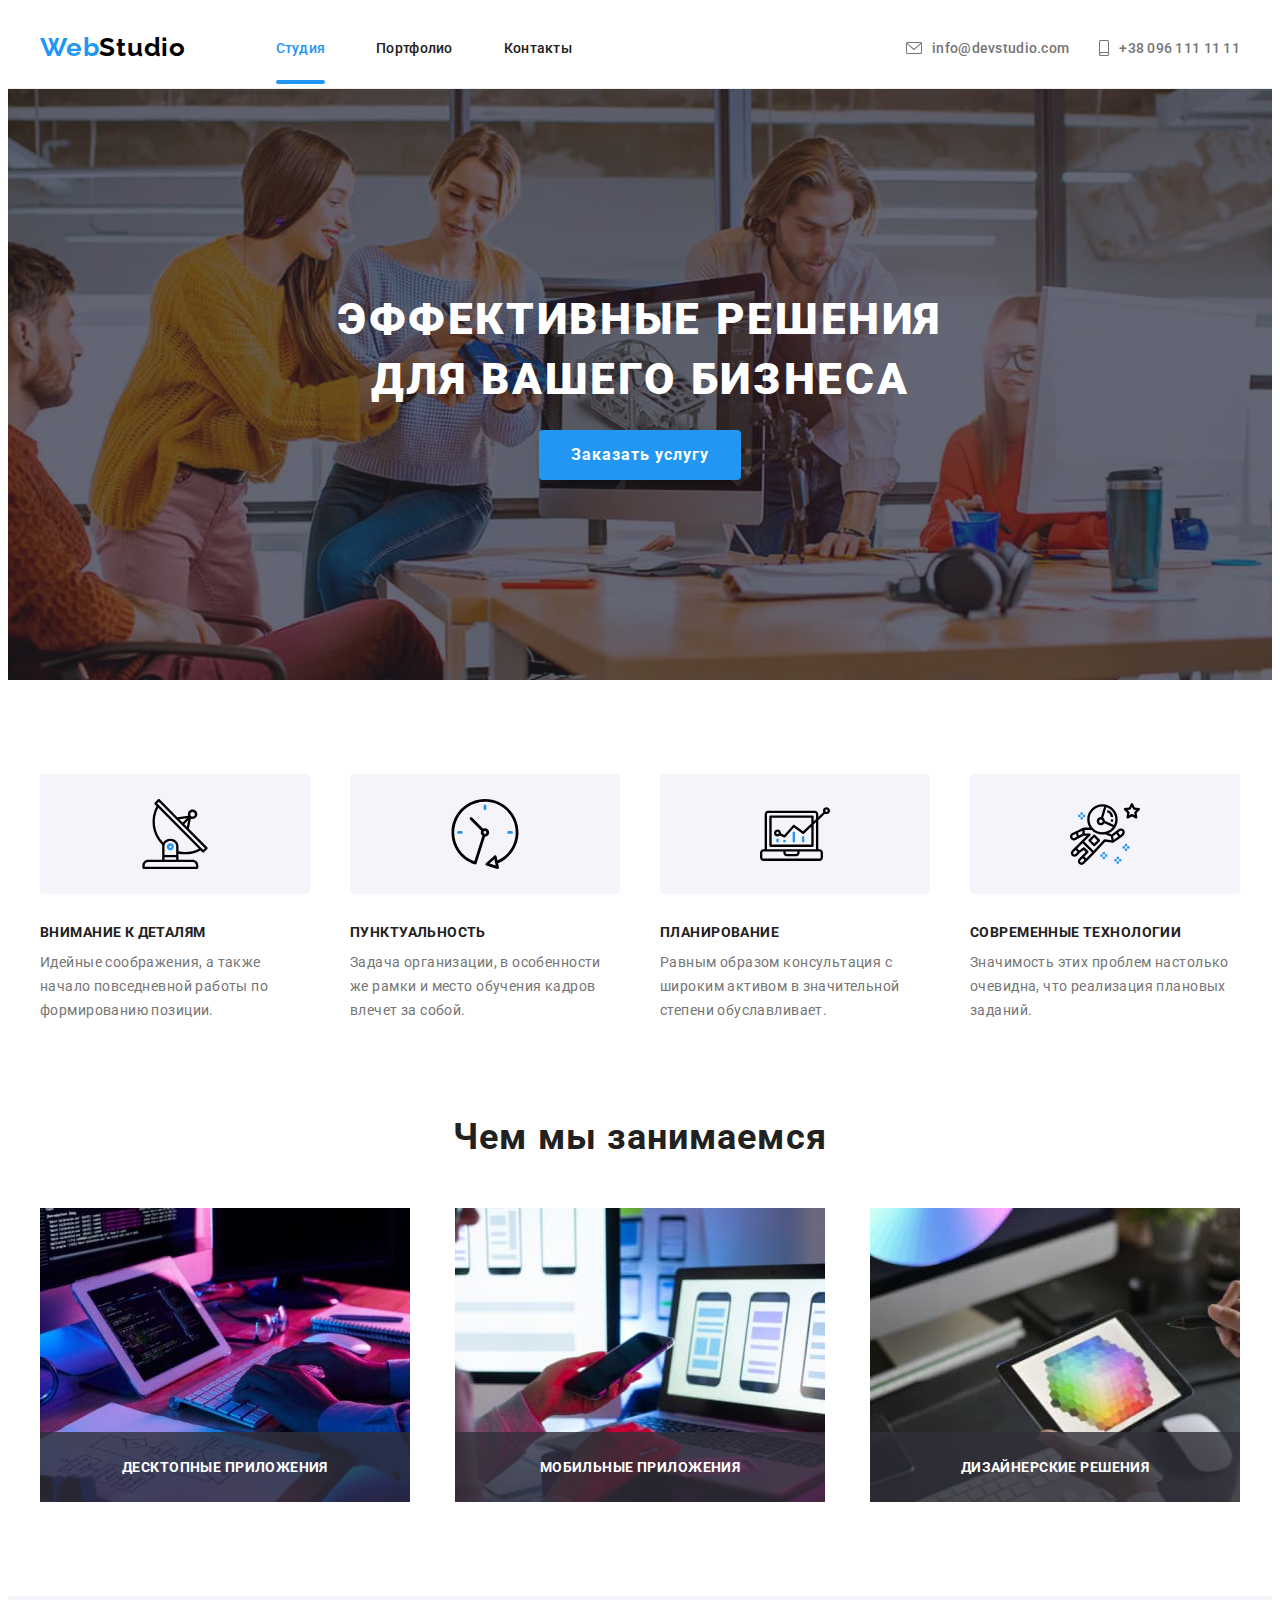
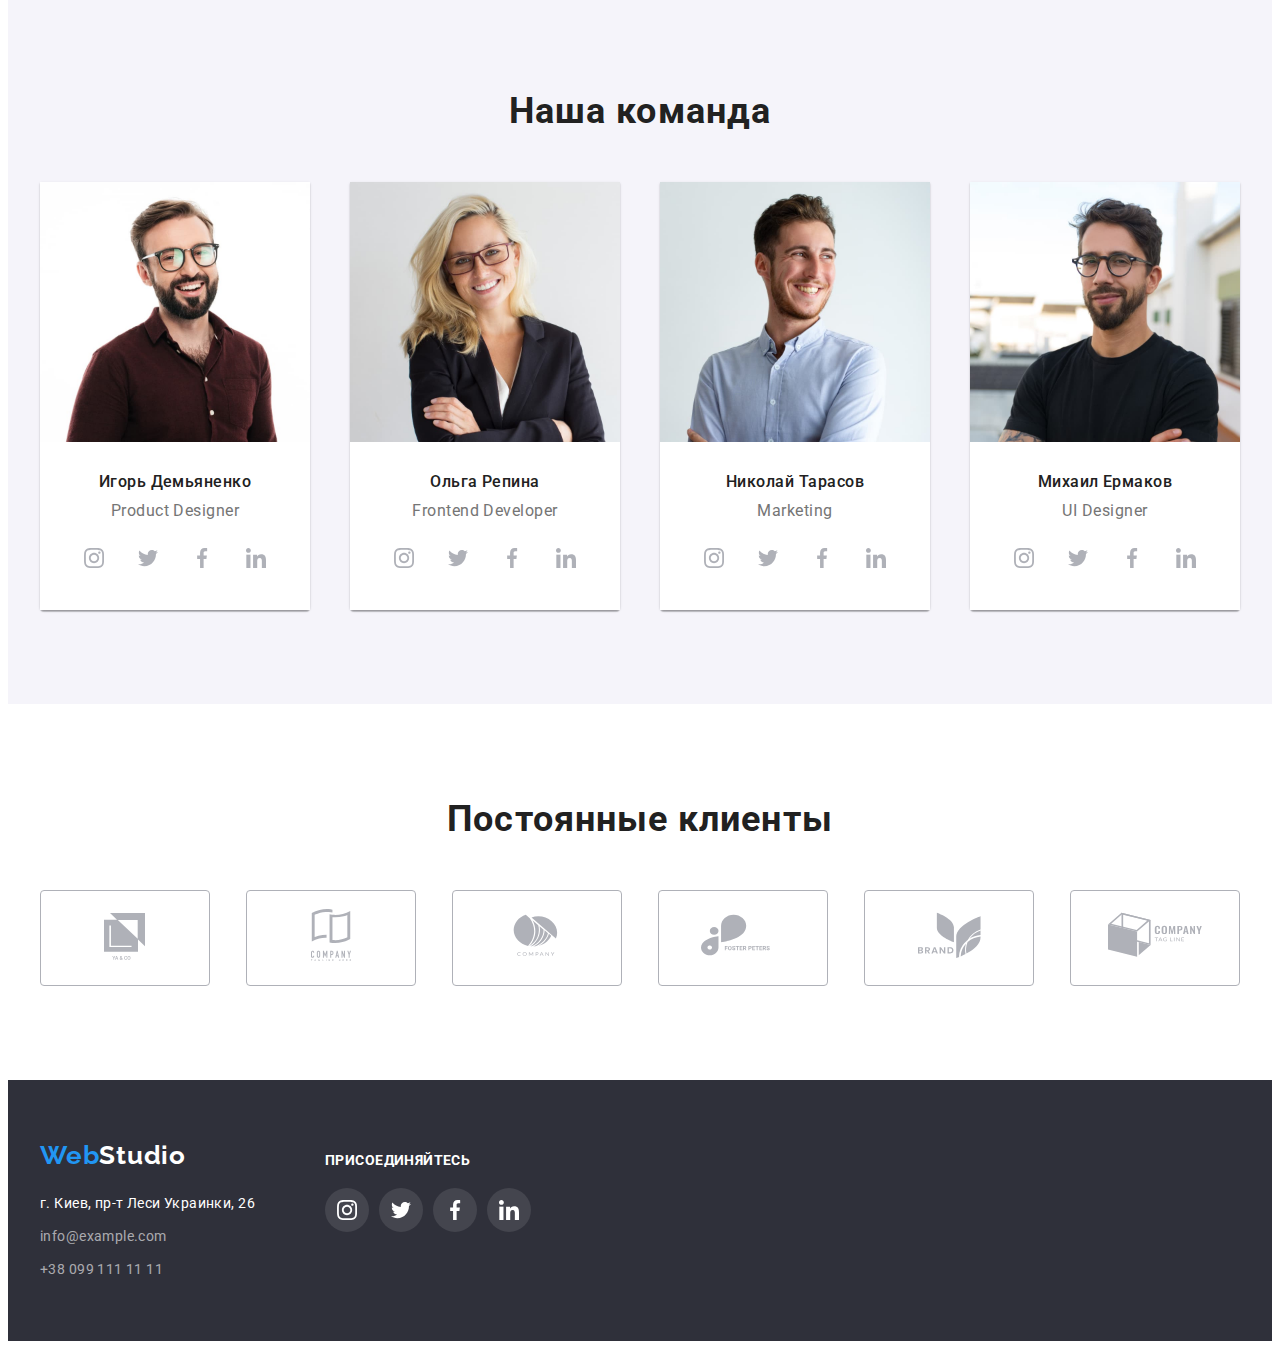
==== commit 91c5c88a: "corrected" ====
--- a/index.html
+++ b/index.html
@@ -20,7 +20,7 @@
             <nav class="header-nav">
                 <a href="" class="header-logo"><span class="header-logo-first">Web</span><span class="header-logo-second">Studio</span></a>
                 <ul class="list header-nav-list">
-                    <li class="header-nav-item"><a href="" class="header-link">Студия</a></li>
+                    <li class="header-nav-item"><a href="" class="header-link studio-link">Студия</a></li>
                     <li class="header-nav-item"><a href="./portfolio.html" class="header-link">Портфолио</a></li>
                     <li class="header-nav-item"><a href="" class="header-link">Контакты</a></li>
                 </ul>
--- a/css/styles.css
+++ b/css/styles.css
@@ -3,8 +3,9 @@
   --body-background-color: #ffffff;
   --logo-first-color: #2196f3;
   --logo-second-color: #000000;
+  --header-link-focus-color: #2196f3;
+  --header-link-after-focus-background-color: #2196f3;
   --header-link-accent-color: #2196f3;
-  --header-link-after-accent-background-color: #2196f3;
   --header-contacts-link-color: #757575;
   --header-contacts-link-accent-color: #2196f3;
   --header-border-bottom-color: #ececec;
@@ -155,7 +156,13 @@
   transition: color 250ms cubic-bezier(0.4, 0, 0.2, 1);
 }
 
-.header-link::after {
+.studio-link,
+.portfolio-link {
+  color: var(--header-link-focus-color);
+}
+
+.studio-link::after,
+.portfolio-link::after {
   content: "";
   width: 100%;
   height: 4px;
@@ -163,17 +170,12 @@
   position: absolute;
   bottom: -28px;
   left: 0;
-  transition: background-color 250ms cubic-bezier(0.4, 0, 0.2, 1);
+  background-color: var(--header-link-after-focus-background-color);
 }
 
 .header-link:hover,
 .header-link:focus {
   color: var(--header-link-accent-color);
-}
-
-.header-link:hover::after,
-.header-link:focus::after {
-  background-color: var(--header-link-after-accent-background-color);
 }
 
 .header-contacts-list {
